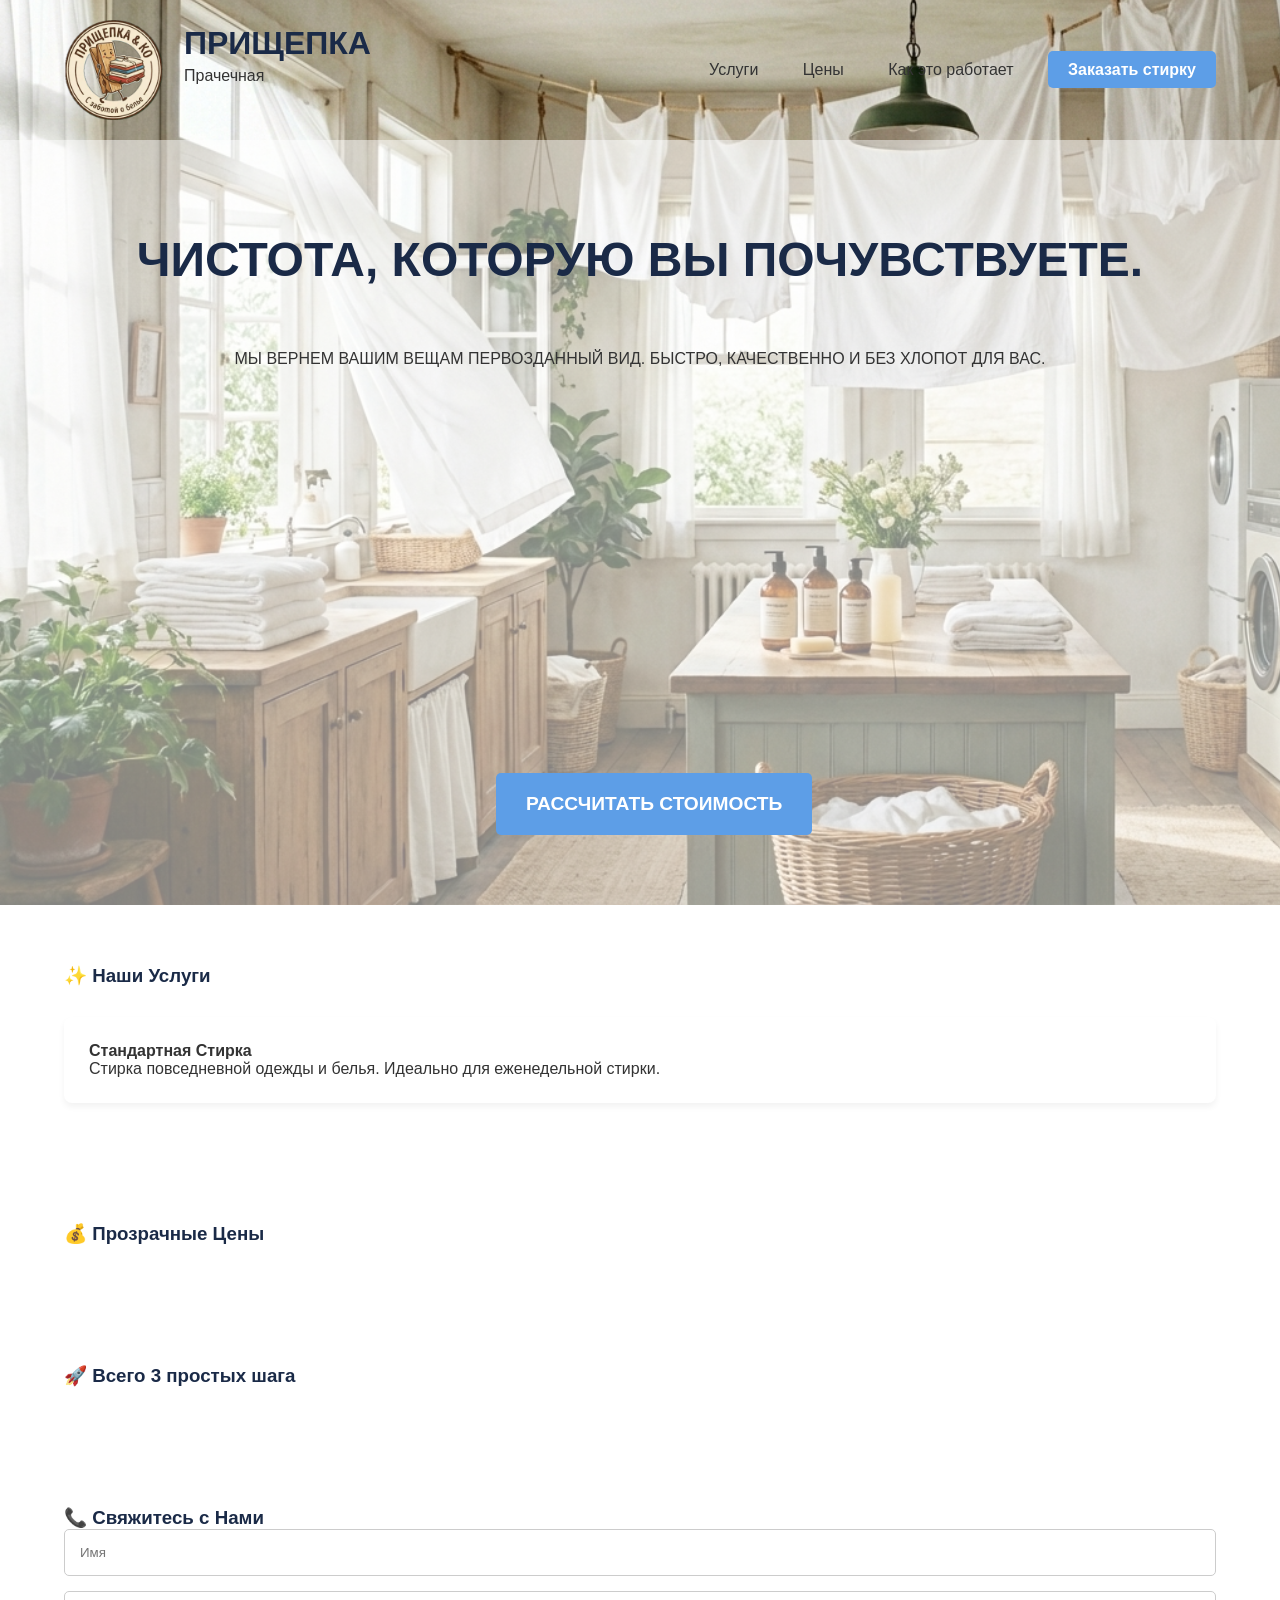
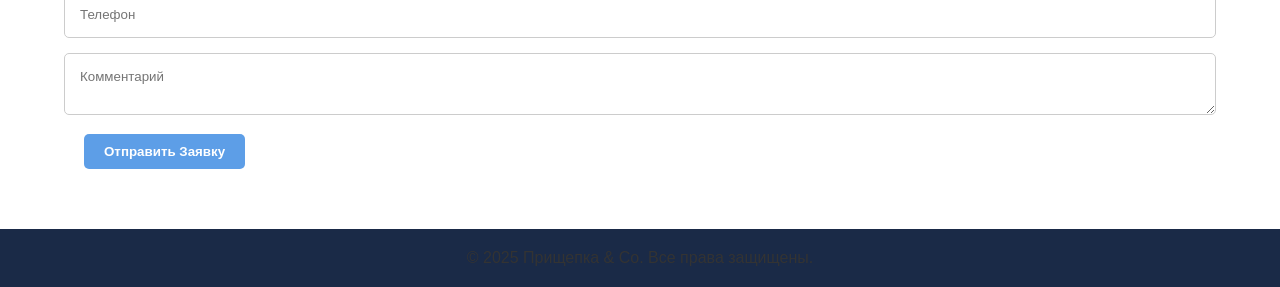
==== index.html @ 8cff1dde "Add files via upload" ====
<!DOCTYPE html>
<html lang="ru">
<head>
    <meta charset="UTF-8">
    <meta name="viewport" content="width=device-width, initial-scale=1.0">
    <title>Прищепка & Co</title>
    <meta name="description" content="Прачечная и Химчистка c Доставкой">
    <link rel="stylesheet" href="css/styles.css">
</head>

<body>

    <header class="header">
        <div class="container">
            <div class="logo">
                <img src="/img/icon/sticker.webp" alt="ПРИЩЕПКА Логотип" class="logo-icon"> 
                <div class="logo-text">
                    <h1>ПРИЩЕПКА</h1>
                    <p>Прачечная</p>
                </div>
            </div>
            <nav class="nav">
                <a href="#services">Услуги</a>
                <a href="#pricing">Цены</a>
                <a href="#how-it-works">Как это работает</a>
                <a href="#contact" class="btn btn-primary">Заказать стирку</a>
            </nav>
        </div>
    </header>

    <section class="hero">
        <div class="hero-content">
            <div class="hero-text">
                <h2>Чистота, которую вы почувствуете.</h2>
                <p>Мы вернем вашим вещам первозданный вид. Быстро, качественно и без хлопот для вас.</p>
                <a href="#contact" class="btn btn-large">Рассчитать стоимость</a>
            </div>
        </div>
    </section>

    <section id="services" class="section services">
        <div class="container">
            <h3>✨ Наши Услуги</h3>
            <div class="service-grid">
                <div class="service-card">
                    <h4>Стандартная Стирка</h4>
                    <p>Стирка повседневной одежды и белья. Идеально для еженедельной стирки.</p>
                </div>
                </div>
        </div>
    </section>
    
    <section id="pricing" class="section pricing">
        <div class="container">
            <h3>💰 Прозрачные Цены</h3>
            </div>
    </section>

    <section id="how-it-works" class="section how-it-works">
        <div class="container">
            <h3>🚀 Всего 3 простых шага</h3>
            </div>
    </section>
    
    <section id="contact" class="section contact">
        <div class="container">
            <h3>📞 Свяжитесь с Нами</h3>
            <form class="contact-form">
                <input type="text" placeholder="Имя">
                <input type="tel" placeholder="Телефон">
                <textarea placeholder="Комментарий"></textarea>
                <button type="submit" class="btn btn-primary">Отправить Заявку</button>
            </form>
        </div>
    </section>

    <footer class="footer">
        <div class="container">
            <p>&copy; 2025 Прищепка & Co. Все права защищены.</p>
            </div>
    </footer>

</body>
</html>
---- css/styles.css ----
/* Базовые стили */
* {
    font-family: Arial, sans-serif; /* Рекомендуется заменить на Montserrat или Roboto */
    margin: 0;
    padding: 0;
    color: #333;
}

:root {
 --index: calc(1vw + 1vh);
 --transition: 1s cubic-bezier(.05, .5, 0, 1);
}

.container {
    width: 90%;
    max-width: 1200px;
    margin: 0 auto;
}

h1, h2, h3 {
    color: #1a2a47; /* Темно-синий/графитовый для заголовков */
}

/* Кнопки */
.btn {
    background-color: #5d9ee7; /* Яркий синий - цвет прачечной */
    color: white;
    border: none;
    padding: 10px 20px;
    border-radius: 5px;
    text-decoration: none;
    font-weight: bold;
    transition: background-color 0.3s;
}

.btn-primary {
    margin-left: 20px;
}

.btn:hover {
    background-color: #4a8bcc;
}

.btn-large {
    display: inline-block;
    padding: 15px 30px;
    font-size: 1.2em;
    position: absolute;
    bottom: calc(var(--index) * 3);
    left: calc(50% - 144px);
}

/* Шапка */
.header {
    background-color: white;
    box-shadow: 0 2px 4px rgba(0, 0, 0, 0.05);
}

.header .container {
    display: flex;
    justify-content: space-between;
    align-items: center;
}

.logo {
    display: flex;
    align-items: center;
    margin: 20px 0;
}

.logo-icon {
    width: 100px;
    margin-right: 20px;
}

.logo-text h1 {
    margin-bottom: 5px;
}

.logo-text p {
    margin-bottom: 30px;
}

.nav a:not(.btn) {
    margin-left: 20px;
    color: #333;
    text-decoration: none;
    padding: 5px 10px;
    border-radius: 10px;
    transition: var(--transition);
}

.nav a:not(.btn):hover {
    background: #ffffff5b;
}

/* Главный экран */

.hero-content {
    height: 85vh;
    margin-top: -200px;
    padding-top: 200px;
    background-image: url(/img/Hero_img.png);
    background-repeat: no-repeat;
    background-size: cover;
    background-color: #e6f0fa; /* Светло-голубой фон */
    text-align: center;
	text-transform: uppercase;
	line-height: 2em;
    overflow: hidden;
}

.hero-text {
    height: 100%;
    padding: calc(var(--index) * 3) 0;
    background-color: rgba(255, 255, 255, 0.5);
}

.hero-text h2 {
    margin: calc(var(--index)) 0 50px;
    font-size: 3em;
    line-height: calc(var(--index) * 3);
}



/* Секции */
.section {
    padding: 60px 0;
}

.services .service-grid {
    display: grid;
    grid-template-columns: repeat(auto-fit, minmax(250px, 1fr));
    gap: 20px;
    margin-top: 30px;
}

.service-card {
    background-color: white;
    padding: 25px;
    border-radius: 8px;
    box-shadow: 0 4px 6px rgba(0, 0, 0, 0.05);
}

/* Форма */
.contact-form input, .contact-form textarea {
    width: 100%;
    padding: 15px;
    margin-bottom: 15px;
    border: 1px solid #ccc;
    border-radius: 5px;
    box-sizing: border-box;
}

/* Футер */
.footer {
    background-color: #1a2a47;
    color: white;
    padding: 20px 0;
    text-align: center;
}
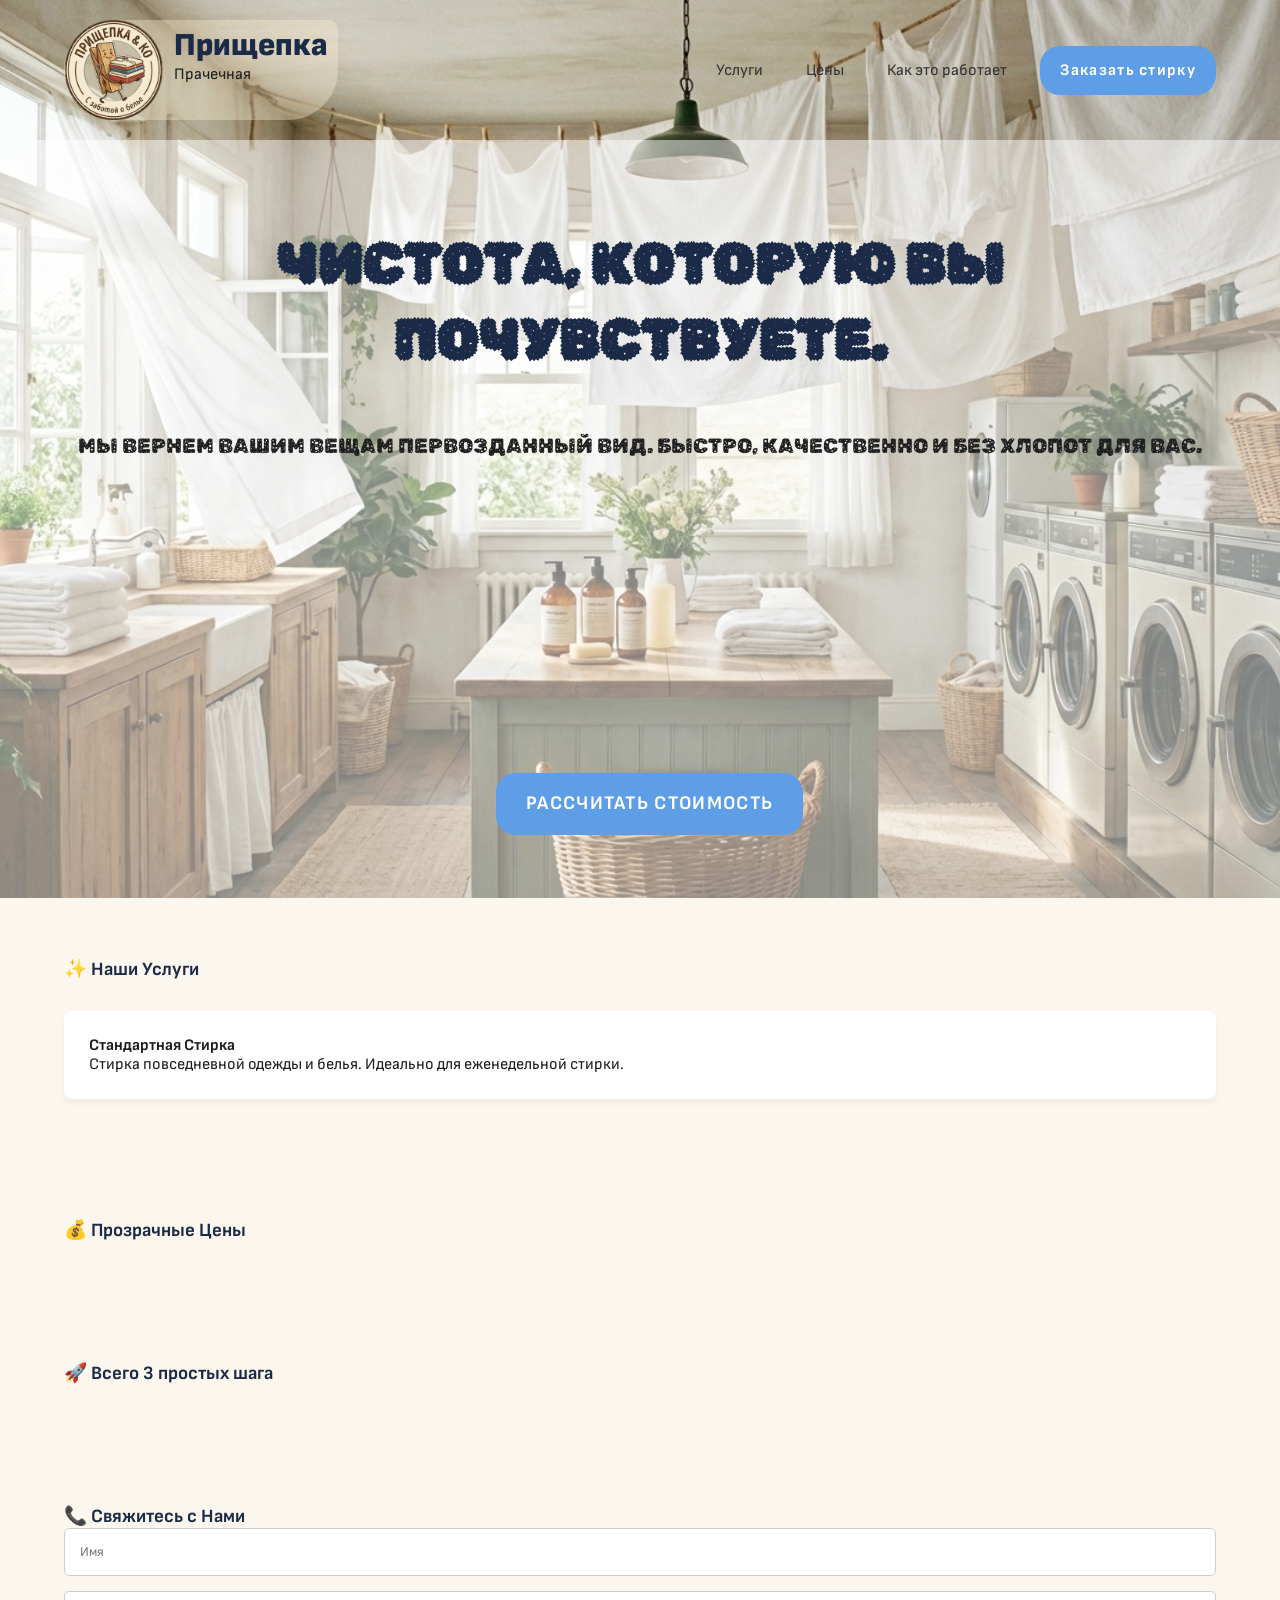
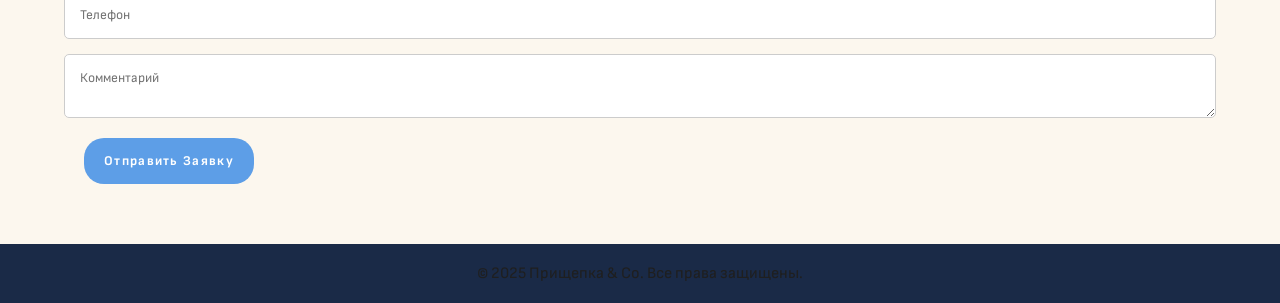
==== commit 982fc189: "Update and rename index-1.1.html to index.html" ====
--- a/index.html
+++ b/index.html
@@ -6,6 +6,9 @@
     <title>Прищепка & Co</title>
     <meta name="description" content="Прачечная и Химчистка c Доставкой">
     <link rel="stylesheet" href="css/styles.css">
+    <link rel="preconnect" href="https://fonts.googleapis.com">
+    <link rel="preconnect" href="https://fonts.gstatic.com" crossorigin>
+    <link href="https://fonts.googleapis.com/css2?family=Rubik+Gemstones&family=Sofia+Sans:ital,wght@0,500;1,500&display=swap" rel="stylesheet">
 </head>
 
 <body>
@@ -13,9 +16,9 @@
     <header class="header">
         <div class="container">
             <div class="logo">
-                <img src="/img/icon/sticker.webp" alt="ПРИЩЕПКА Логотип" class="logo-icon"> 
+                <img src="img/icon/sticker.webp" alt="ПРИЩЕПКА Логотип" class="logo-icon"> 
                 <div class="logo-text">
-                    <h1>ПРИЩЕПКА</h1>
+                    <h1>Прищепка</h1>
                     <p>Прачечная</p>
                 </div>
             </div>
@@ -81,4 +84,4 @@
     </footer>
 
 </body>
-</html>+</html>
--- a/css/styles.css
+++ b/css/styles.css
@@ -1,9 +1,27 @@
 /* Базовые стили */
 * {
-    font-family: Arial, sans-serif; /* Рекомендуется заменить на Montserrat или Roboto */
+    font-family: Sofia Sans, sans-serif; /* Рекомендуется заменить на Montserrat или Roboto */
     margin: 0;
     padding: 0;
-    color: #333;
+    color: #1f1f1f;
+    box-sizing: border-box;
+}
+
+.rubik-gemstones-regular {
+  font-family: "Rubik Gemstones", system-ui;
+  font-weight: 400;
+  font-style: normal;
+}
+
+.sofia-sans {
+  font-family: "Sofia Sans", sans-serif;
+  font-optical-sizing: auto;
+}
+
+
+body {
+    /* background-color: #e6f0fa; */ /* Светло-голубой фон */
+    background: #f8ecd260; /* Кремовый фон */
 }
 
 :root {
@@ -26,10 +44,11 @@
     background-color: #5d9ee7; /* Яркий синий - цвет прачечной */
     color: white;
     border: none;
-    padding: 10px 20px;
-    border-radius: 5px;
+    padding: 15px 20px;
+    border-radius: 20px;
     text-decoration: none;
     font-weight: bold;
+    letter-spacing: calc(var(--index) * .06);
     transition: background-color 0.3s;
 }
 
@@ -52,8 +71,6 @@
 
 /* Шапка */
 .header {
-    background-color: white;
-    box-shadow: 0 2px 4px rgba(0, 0, 0, 0.05);
 }
 
 .header .container {
@@ -70,15 +87,22 @@
 
 .logo-icon {
     width: 100px;
-    margin-right: 20px;
+    margin-right: 10px;
+}
+
+.logo {
+    background: #f8ecd260;
+    border-radius: 100px 20px 100px 100px;
+}
+
+.logo-text {
+    padding-bottom: 30px;
 }
 
 .logo-text h1 {
-    margin-bottom: 5px;
-}
-
-.logo-text p {
-    margin-bottom: 30px;
+    margin: 0 10px 0 0;
+    font-family: Sofia Sans;
+    font-weight: 1000;
 }
 
 .nav a:not(.btn) {
@@ -96,30 +120,39 @@
 
 /* Главный экран */
 
+.hero {
+}
+
 .hero-content {
-    height: 85vh;
-    margin-top: -200px;
-    padding-top: 200px;
-    background-image: url(/img/Hero_img.png);
+    height: 102vh;
+    margin-top: -160px;
+    padding-top: 160px;
+    background-image: url(../img/Hero_img.png);
     background-repeat: no-repeat;
     background-size: cover;
-    background-color: #e6f0fa; /* Светло-голубой фон */
+    background-position: center;
+    overflow: hidden;
     text-align: center;
 	text-transform: uppercase;
 	line-height: 2em;
-    overflow: hidden;
 }
 
 .hero-text {
     height: 100%;
-    padding: calc(var(--index) * 3) 0;
+    padding: calc(var(--index) * 3);
     background-color: rgba(255, 255, 255, 0.5);
 }
 
 .hero-text h2 {
     margin: calc(var(--index)) 0 50px;
-    font-size: 3em;
-    line-height: calc(var(--index) * 3);
+    font-size: 3.5em;
+    line-height: calc(var(--index) * 3.5);
+    font-family: Rubik Gemstones;
+}
+
+.hero-text p {
+    font-family: Rubik Gemstones;
+    font-size: 1.3em;
 }
 
 
@@ -159,4 +192,4 @@
     color: white;
     padding: 20px 0;
     text-align: center;
-}+}
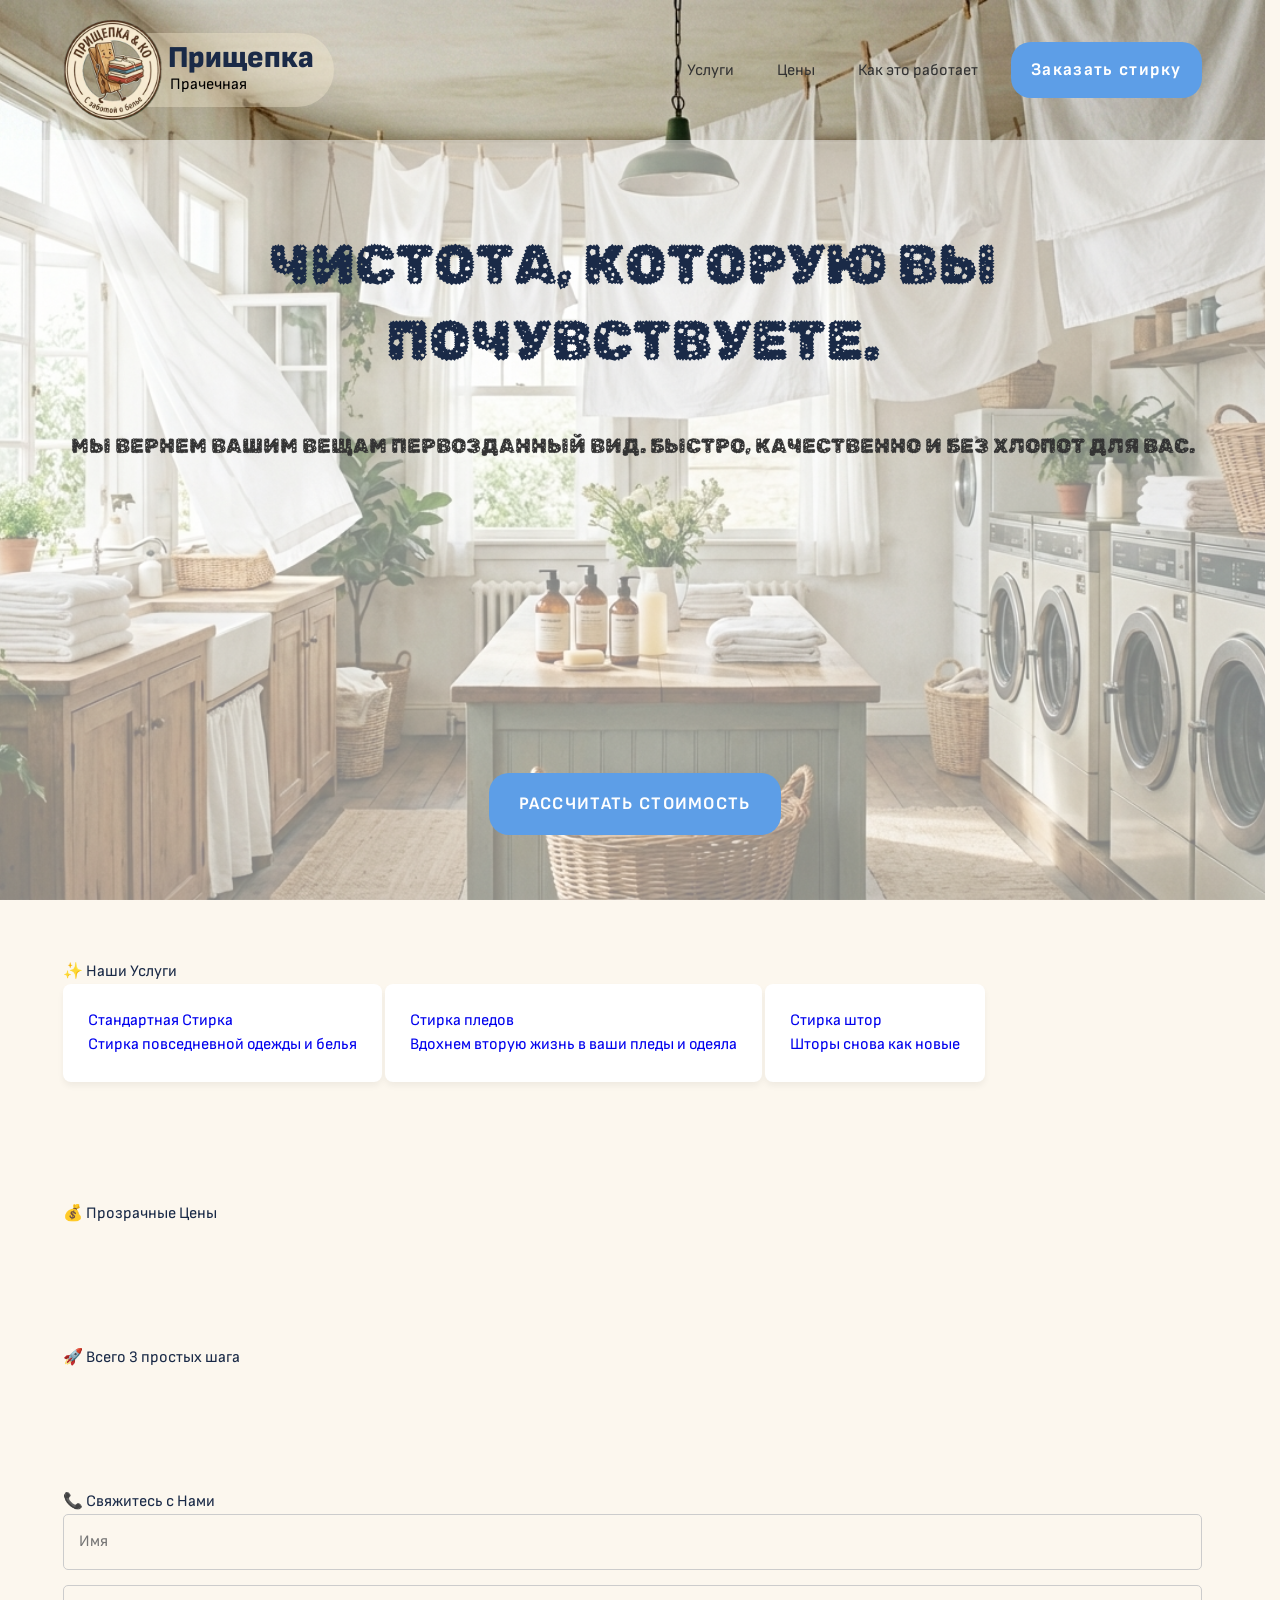
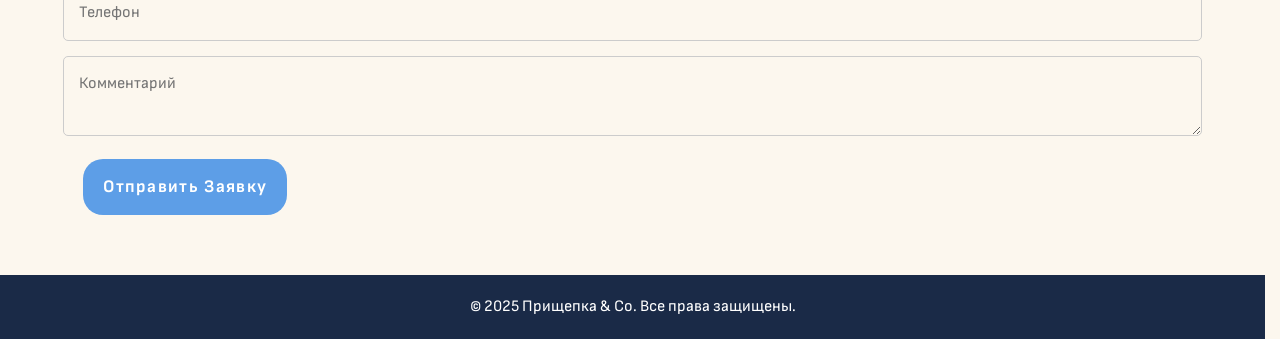
==== commit 27ea7dc3: "Update index.html" ====
--- a/index.html
+++ b/index.html
@@ -5,10 +5,13 @@
     <meta name="viewport" content="width=device-width, initial-scale=1.0">
     <title>Прищепка & Co</title>
     <meta name="description" content="Прачечная и Химчистка c Доставкой">
+    <link rel="stylesheet" href="css/reset.css">
+    <link rel="stylesheet" href="css/normalize.css">
     <link rel="stylesheet" href="css/styles.css">
     <link rel="preconnect" href="https://fonts.googleapis.com">
     <link rel="preconnect" href="https://fonts.gstatic.com" crossorigin>
     <link href="https://fonts.googleapis.com/css2?family=Rubik+Gemstones&family=Sofia+Sans:ital,wght@0,500;1,500&display=swap" rel="stylesheet">
+    <script type="module" src="./ScrollSlider/index.js" defer></script>
 </head>
 
 <body>
@@ -44,12 +47,31 @@
     <section id="services" class="section services">
         <div class="container">
             <h3>✨ Наши Услуги</h3>
-            <div class="service-grid">
-                <div class="service-card">
-                    <h4>Стандартная Стирка</h4>
-                    <p>Стирка повседневной одежды и белья. Идеально для еженедельной стирки.</p>
-                </div>
-                </div>
+            <scroll-slider-track class="scroll-slider-track">
+                <a href="#" class="service-card">
+                    <img src="/img/Service_coat.png" alt="" class="service-card_img">
+                    <div class="service-card_txt">
+                        <h4>Стандартная Стирка</h4>
+                        <p>Стирка повседневной одежды и белья</p>
+                    </div>
+                </a>
+                <a href="#" class="service-card">
+                    <img src="/img/Service_rug.png" alt="" class="service-card_img">
+                    <div class="service-card_txt">
+                        <h4>Стирка пледов</h4>
+                        <p>Вдохнем вторую жизнь в ваши пледы и одеяла</p>
+                    </div>
+                </a>
+                <a href="#" class="service-card">
+                    <img src="/img/Service_curtains.png" alt="" class="service-card_img">   
+                    <div class="service-card_txt">
+                        <h4>Стирка штор</h4>
+                        <p>Шторы снова как новые</p>
+                    </div>
+                </a>
+                
+            </scroll-slider-track>
+            <button id="next-btn"><img src="/img/icon/next_btn.svg" alt=""></button>
         </div>
     </section>
     
@@ -82,6 +104,13 @@
             <p>&copy; 2025 Прищепка & Co. Все права защищены.</p>
             </div>
     </footer>
+    <script>
+        const nextBtn = document.getElementById("next-btn");
+        const ScrollSliderTrack = document.querySelector("scroll-slider-track")
 
+        nextBtn.addEventListener("click", () => {
+            ScrollSliderTrack.scrollToNext();
+        });
+    </script>
 </body>
 </html>
--- a/css/styles.css
+++ b/css/styles.css
@@ -1,21 +1,6 @@
 /* Базовые стили */
 * {
     font-family: Sofia Sans, sans-serif; /* Рекомендуется заменить на Montserrat или Roboto */
-    margin: 0;
-    padding: 0;
-    color: #1f1f1f;
-    box-sizing: border-box;
-}
-
-.rubik-gemstones-regular {
-  font-family: "Rubik Gemstones", system-ui;
-  font-weight: 400;
-  font-style: normal;
-}
-
-.sofia-sans {
-  font-family: "Sofia Sans", sans-serif;
-  font-optical-sizing: auto;
 }
 
 
@@ -43,6 +28,7 @@
 .btn {
     background-color: #5d9ee7; /* Яркий синий - цвет прачечной */
     color: white;
+    font-size: 1.1em;
     border: none;
     padding: 15px 20px;
     border-radius: 20px;
@@ -63,7 +49,6 @@
 .btn-large {
     display: inline-block;
     padding: 15px 30px;
-    font-size: 1.2em;
     position: absolute;
     bottom: calc(var(--index) * 3);
     left: calc(50% - 144px);
@@ -87,22 +72,32 @@
 
 .logo-icon {
     width: 100px;
-    margin-right: 10px;
+    margin-right: 5px;
+    z-index: 2;
 }
 
 .logo {
-    background: #f8ecd260;
-    border-radius: 100px 20px 100px 100px;
+    margin-right: 50px;
+    position: relative;
 }
 
 .logo-text {
-    padding-bottom: 30px;
+    left: -25px;
+    padding: 10px 20px 10px 25px;
+    background: #f8ecd260;
+    border-radius: 0 100px 100px 0;
+    position: relative;
+    z-index: 0;
 }
 
 .logo-text h1 {
-    margin: 0 10px 0 0;
-    font-family: Sofia Sans;
+    font-size: 1.9em;
     font-weight: 1000;
+    line-height: 30px;
+}
+
+.logo-text p {
+    margin-left: 2px;
 }
 
 .nav a:not(.btn) {
@@ -124,9 +119,9 @@
 }
 
 .hero-content {
-    height: 102vh;
-    margin-top: -160px;
-    padding-top: 160px;
+    height: 100vh;
+    margin-top: -140px;
+    padding-top: 140px;
     background-image: url(../img/Hero_img.png);
     background-repeat: no-repeat;
     background-size: cover;
@@ -153,6 +148,7 @@
 .hero-text p {
     font-family: Rubik Gemstones;
     font-size: 1.3em;
+    color: #333;
 }
 
 
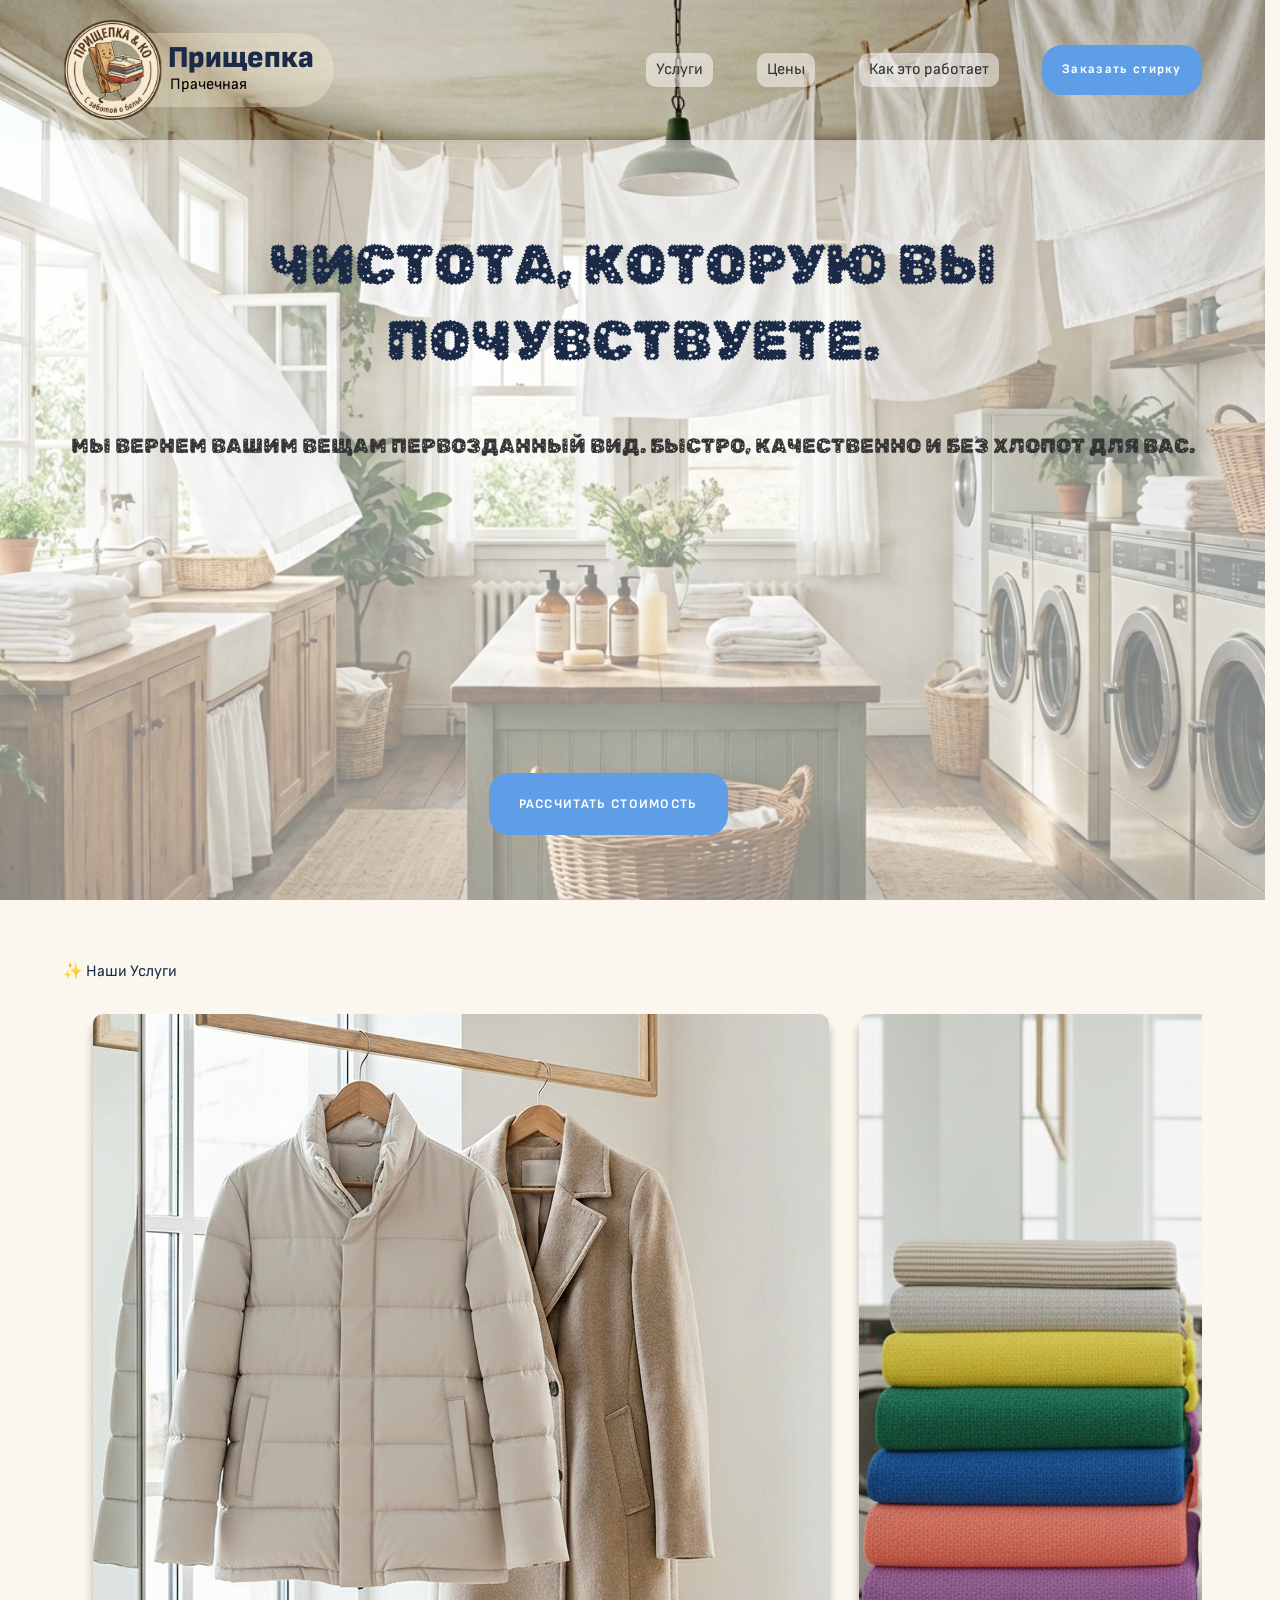
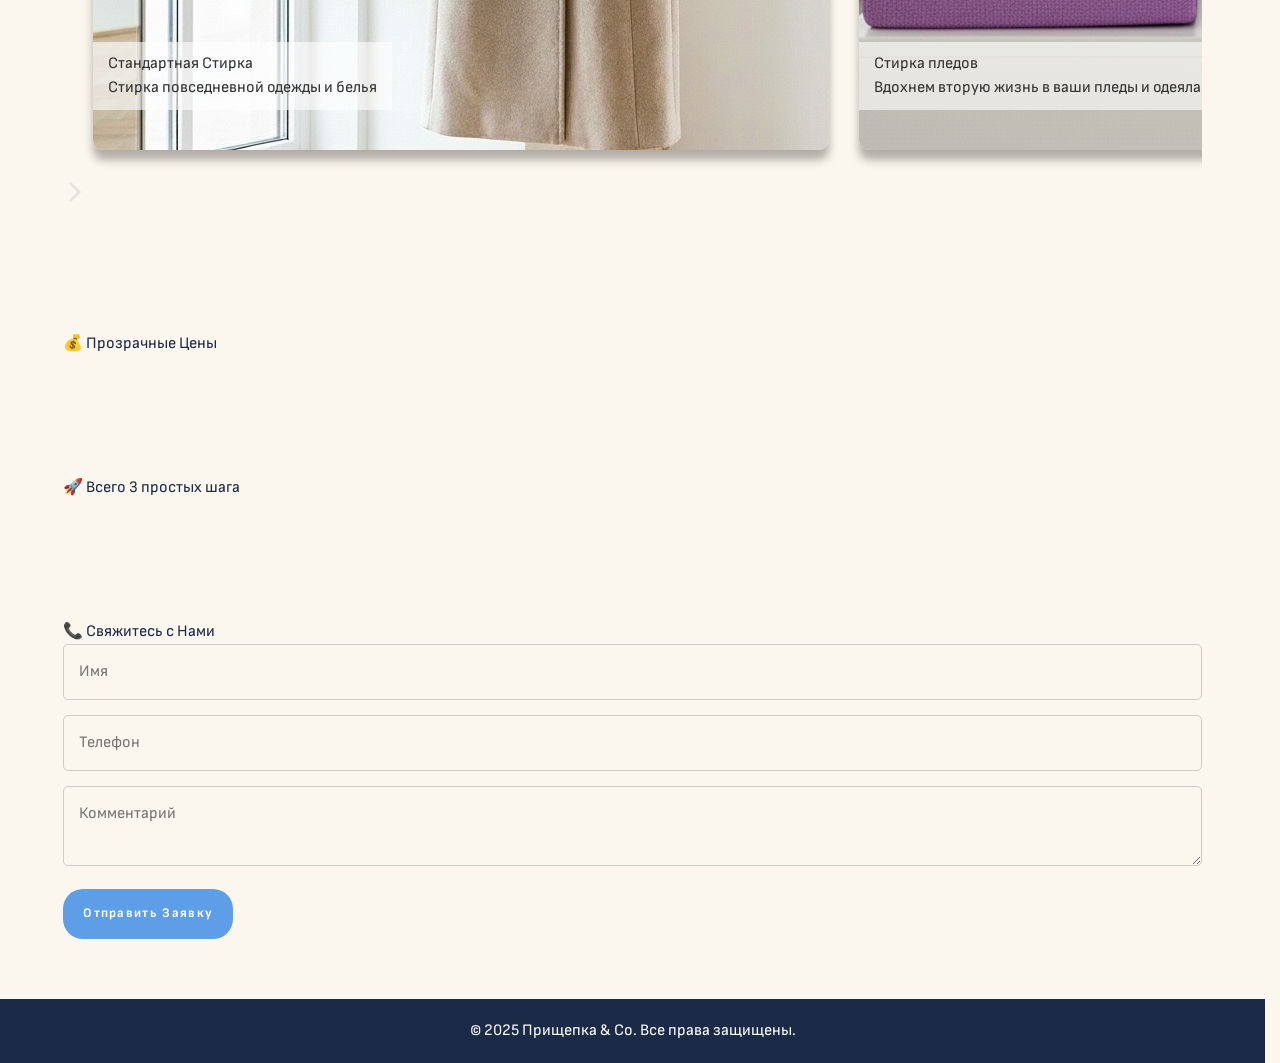
==== commit c2f29371: "Update index.html" ====
--- a/index.html
+++ b/index.html
@@ -49,21 +49,21 @@
             <h3>✨ Наши Услуги</h3>
             <scroll-slider-track class="scroll-slider-track">
                 <a href="#" class="service-card">
-                    <img src="/img/Service_coat.png" alt="" class="service-card_img">
+                    <img src="img/Service_coat.png" alt="" class="service-card_img">
                     <div class="service-card_txt">
                         <h4>Стандартная Стирка</h4>
                         <p>Стирка повседневной одежды и белья</p>
                     </div>
                 </a>
                 <a href="#" class="service-card">
-                    <img src="/img/Service_rug.png" alt="" class="service-card_img">
+                    <img src="img/Service_rug.png" alt="" class="service-card_img">
                     <div class="service-card_txt">
                         <h4>Стирка пледов</h4>
                         <p>Вдохнем вторую жизнь в ваши пледы и одеяла</p>
                     </div>
                 </a>
                 <a href="#" class="service-card">
-                    <img src="/img/Service_curtains.png" alt="" class="service-card_img">   
+                    <img src="img/Service_curtains.png" alt="" class="service-card_img">   
                     <div class="service-card_txt">
                         <h4>Стирка штор</h4>
                         <p>Шторы снова как новые</p>
@@ -114,3 +114,4 @@
     </script>
 </body>
 </html>
+
--- a/css/styles.css
+++ b/css/styles.css
@@ -1,3 +1,5 @@
+@import "../ScrollSlider/style.css";
+
 /* Базовые стили */
 * {
     font-family: Sofia Sans, sans-serif; /* Рекомендуется заменить на Montserrat или Roboto */
@@ -5,8 +7,8 @@
 
 
 body {
-    /* background-color: #e6f0fa; */ /* Светло-голубой фон */
-    background: #f8ecd260; /* Кремовый фон */
+    /* background-color: #e6f0fa;  Светло-голубой фон */
+    background: #f8ecd260; /*Кремовый фон*/
 }
 
 :root {
@@ -28,22 +30,20 @@
 .btn {
     background-color: #5d9ee7; /* Яркий синий - цвет прачечной */
     color: white;
-    font-size: 1.1em;
+    font-size: calc(var(--index) * .6);
     border: none;
+    text-align: center;
     padding: 15px 20px;
     border-radius: 20px;
     text-decoration: none;
     font-weight: bold;
     letter-spacing: calc(var(--index) * .06);
-    transition: background-color 0.3s;
-}
-
-.btn-primary {
-    margin-left: 20px;
+    transition: var(--transition);
 }
 
 .btn:hover {
     background-color: #4a8bcc;
+    transform: scale(1.01);
 }
 
 .btn-large {
@@ -100,9 +100,17 @@
     margin-left: 2px;
 }
 
+.nav {
+    display: flex;
+    align-items: center;
+    gap: calc(var(--index) * 2);
+}
+
 .nav a:not(.btn) {
-    margin-left: 20px;
+    background: rgba(255, 255, 255, 0.5);
+    font-size: 16px;
     color: #333;
+    text-align: center;
     text-decoration: none;
     padding: 5px 10px;
     border-radius: 10px;
@@ -110,13 +118,11 @@
 }
 
 .nav a:not(.btn):hover {
-    background: #ffffff5b;
+    background: rgba(255, 255, 255, 0.8);
+    transform: scale(1.05);
 }
 
 /* Главный экран */
-
-.hero {
-}
 
 .hero-content {
     height: 100vh;
@@ -155,21 +161,46 @@
 
 /* Секции */
 .section {
+    /* background-image: url(/img/TableTop.png);
+    background-size: cover; */
     padding: 60px 0;
 }
 
-.services .service-grid {
-    display: grid;
-    grid-template-columns: repeat(auto-fit, minmax(250px, 1fr));
-    gap: 20px;
-    margin-top: 30px;
+.services {
+}
+
+.scroll-slider-track {
+    border-radius: 10px;
+    gap: 30px;
+    padding: 30px;
 }
 
 .service-card {
-    background-color: white;
-    padding: 25px;
-    border-radius: 8px;
-    box-shadow: 0 4px 6px rgba(0, 0, 0, 0.05);
+    border-radius: 10px;
+    position: relative;
+    box-shadow: 0 10px 10px rgba(0, 0, 0, 0.3);
+    transition: all 0.3s ease;
+}
+
+.service-card:hover {
+    transform: scale(1.01);
+    box-shadow: 0 10px 20px rgba(0, 0, 0, 0.3);
+}
+
+.service-card_img {
+    min-height: 736px;
+    min-width: 736px;
+    border-radius: 10px;
+    object-fit: cover;
+}
+
+.service-card_txt {
+    font-size: 16px;
+    position: absolute;
+    padding: 10px 15px;
+    bottom: 40px;
+    color: #333;
+    background-color: rgba(255, 255, 255, 0.603);
 }
 
 /* Форма */
@@ -188,4 +219,4 @@
     color: white;
     padding: 20px 0;
     text-align: center;
-}
+}
